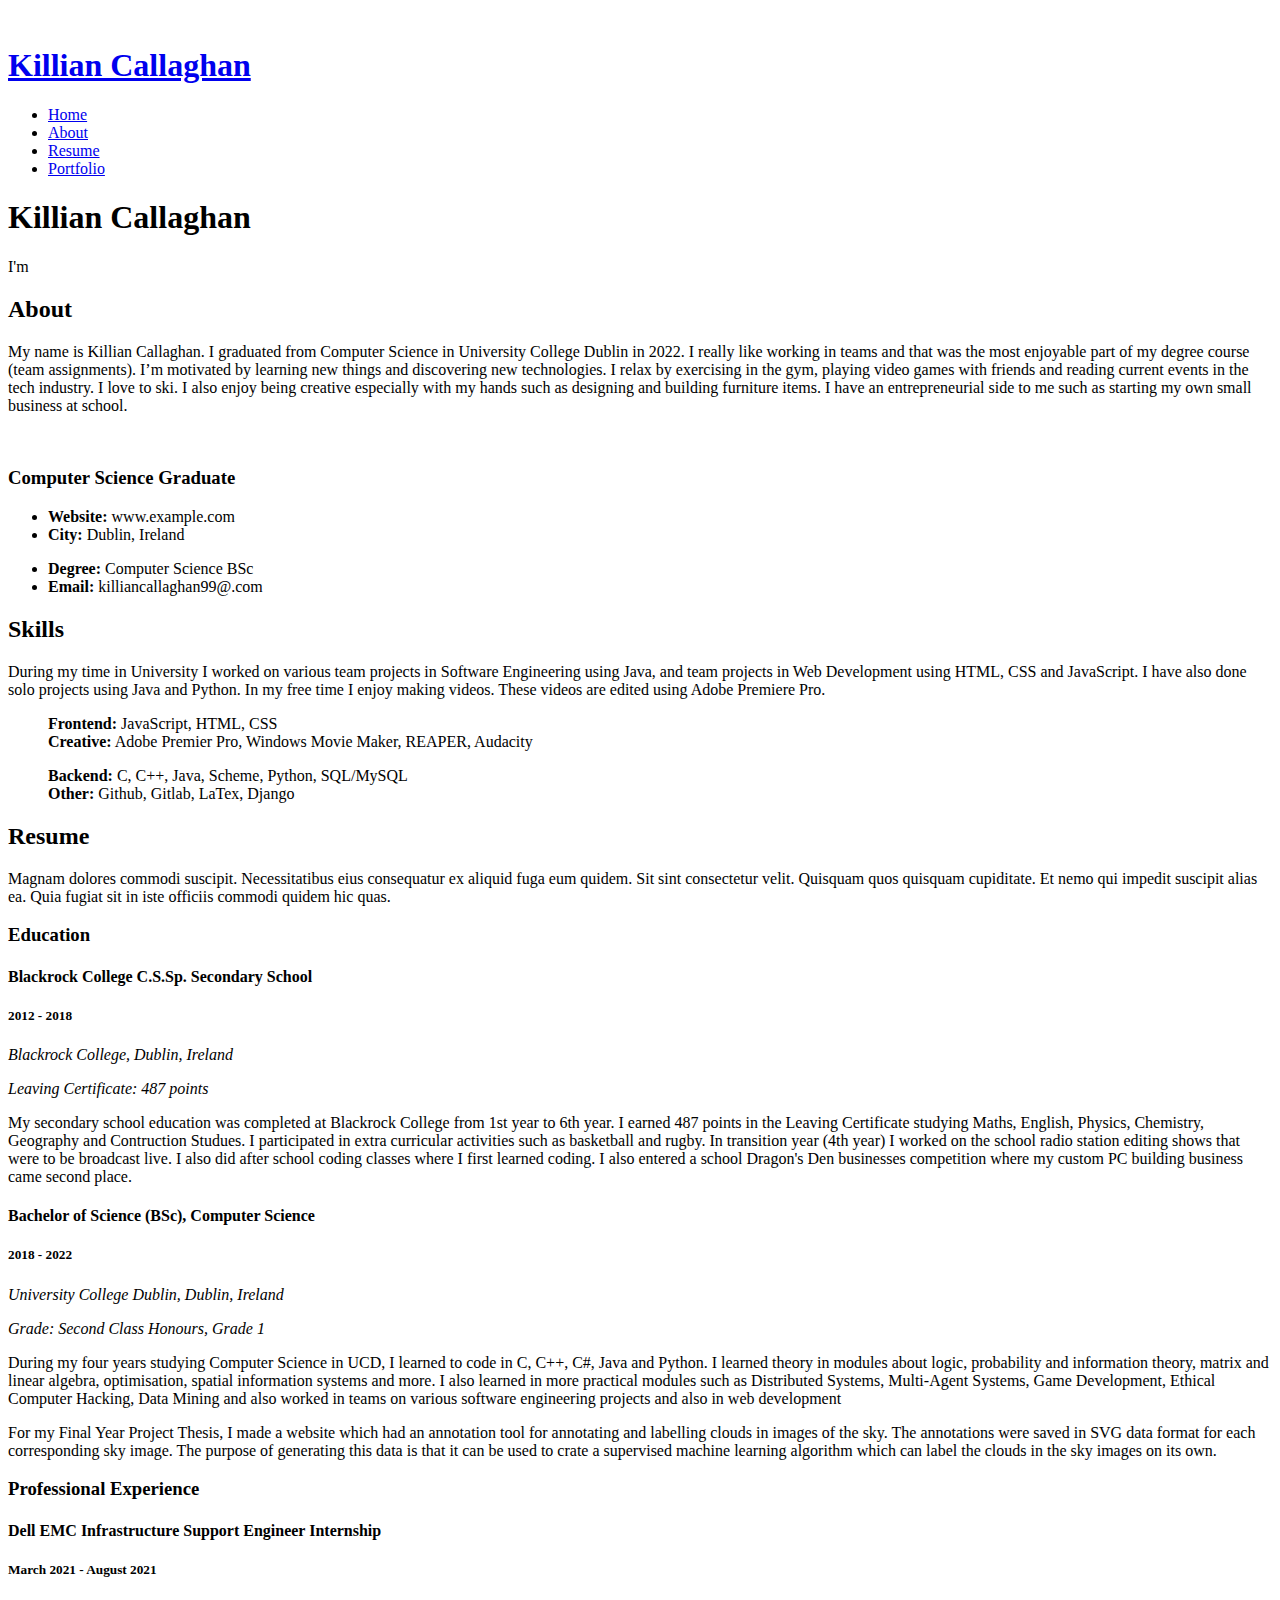
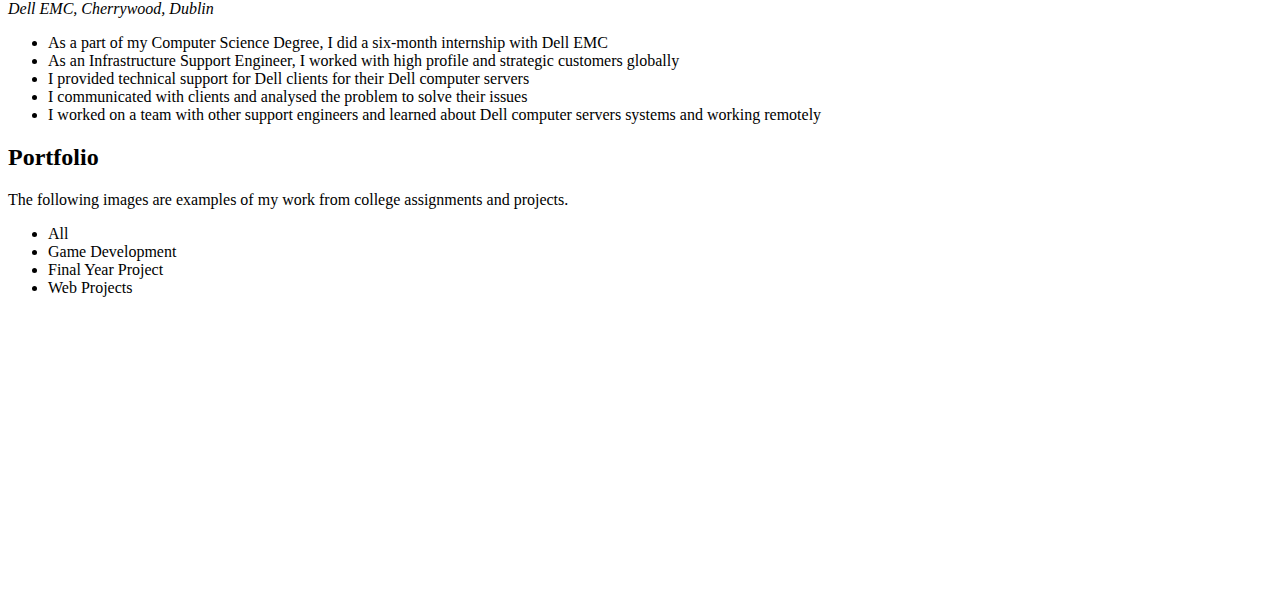
==== index.html @ 4458f2b3 "Add files via upload" ====
<!DOCTYPE html>
<html lang="en">

<head>
  <meta charset="utf-8">
  <meta content="width=device-width, initial-scale=1.0" name="viewport">

  <title>Killian Callaghan</title>
  <meta content="" name="description">
  <meta content="" name="keywords">

  <!-- Favicons
  <link href="assets/img/favicon.png" rel="icon">
  <link href="assets/img/apple-touch-icon.png" rel="apple-touch-icon">
  -->

  <!-- Google Fonts -->
  <link href="https://fonts.googleapis.com/css?family=Open+Sans:300,300i,400,400i,600,600i,700,700i|Raleway:300,300i,400,400i,500,500i,600,600i,700,700i|Poppins:300,300i,400,400i,500,500i,600,600i,700,700i" rel="stylesheet">

  <!-- Vendor CSS Files -->
  <link href="assets/vendor/aos/aos.css" rel="stylesheet">
  <link href="assets/vendor/bootstrap/css/bootstrap.min.css" rel="stylesheet">
  <link href="assets/vendor/bootstrap-icons/bootstrap-icons.css" rel="stylesheet">
  <link href="assets/vendor/boxicons/css/boxicons.min.css" rel="stylesheet">
  <link href="assets/vendor/glightbox/css/glightbox.min.css" rel="stylesheet">
  <link href="assets/vendor/swiper/swiper-bundle.min.css" rel="stylesheet">

  <!-- Template Main CSS File -->
  <link href="assets/css/style.css" rel="stylesheet">

  <!-- =======================================================
  * Template Name: iPortfolio - v3.8.1
  * Template URL: https://bootstrapmade.com/iportfolio-bootstrap-portfolio-websites-template/
  * Author: BootstrapMade.com
  * License: https://bootstrapmade.com/license/
  ======================================================== -->
</head>

<body>

  <!-- ======= Mobile nav toggle button ======= -->
  <i class="bi bi-list mobile-nav-toggle d-xl-none"></i>

  <!-- ======= Header ======= -->
  <header id="header">
    <div class="d-flex flex-column">

      <div class="profile">
        <img src="assets/img/profile-img.jpg" alt="" class="img-fluid rounded-circle">
        <h1 class="text-light"><a href="index.html">Killian Callaghan</a></h1>
        <div class="social-links mt-3 text-center">
          <a href="#" class="twitter"><i class="bx bxl-twitter"></i></a>
          <a href="#" class="facebook"><i class="bx bxl-facebook"></i></a>
          <a href="#" class="instagram"><i class="bx bxl-instagram"></i></a>
          <a href="#" class="google-plus"><i class="bx bxl-skype"></i></a>
          <a href="#" class="linkedin"><i class="bx bxl-linkedin"></i></a>
        </div>
      </div>

      <nav id="navbar" class="nav-menu navbar">
        <ul>
          <li><a href="#hero" class="nav-link scrollto active"><i class="bx bx-home"></i> <span>Home</span></a></li>
          <li><a href="#about" class="nav-link scrollto"><i class="bx bx-user"></i> <span>About</span></a></li>
          <li><a href="#resume" class="nav-link scrollto"><i class="bx bx-file-blank"></i> <span>Resume</span></a></li>
          <li><a href="#portfolio" class="nav-link scrollto"><i class="bx bx-book-content"></i> <span>Portfolio</span></a></li>
          <!--<li><a href="#services" class="nav-link scrollto"><i class="bx bx-server"></i> <span>Services</span></a></li>
          <li><a href="#contact" class="nav-link scrollto"><i class="bx bx-envelope"></i> <span>Contact</span></a></li> -->
        </ul>
      </nav><!-- .nav-menu -->
    </div>
  </header><!-- End Header -->

  <!-- ======= Hero Section ======= -->
  <section id="hero" class="d-flex flex-column justify-content-center align-items-center">
    <div class="hero-container" data-aos="fade-in">
      <h1>Killian Callaghan</h1>
      <p>I'm <span class="typed" data-typed-items="a Developer, a Software Engineer, a Video Editor, Eager to Learn"></span></p>
    </div>
  </section><!-- End Hero -->

  <main id="main">

    <!-- ======= About Section ======= -->
    <section id="about" class="about">
      <div class="container">

        <div class="section-title">
          <h2>About</h2>
          <p>My name is Killian Callaghan. I graduated from Computer Science in University College Dublin in 2022. I really like working in teams and that was the most enjoyable part of my degree course (team assignments). I’m motivated by learning new things and discovering new technologies. I relax by exercising in the gym, playing video games with friends and reading current events in the tech industry. I love to ski. I also enjoy being creative especially with my hands such as designing and building furniture items. I have an entrepreneurial side to me such as starting my own small business at school.</p>
        </div>

        <div class="row">
          <div class="col-lg-4" data-aos="fade-right">
            <img src="assets/img/profile-img.jpg" class="img-fluid" alt="">
          </div>
          <div class="col-lg-8 pt-4 pt-lg-0 content" data-aos="fade-left">
            <h3>Computer Science Graduate</h3>

            <p class="fst-italic">


            </p>
            <div class="row">
              <div class="col-lg-6">
                <ul>
                  <!-- <li><i class="bi bi-chevron-right"></i> <strong>Birthday:</strong> <span>1 May 1995</span></li> -->
                  <li><i class="bi bi-chevron-right"></i> <strong>Website:</strong> <span>www.example.com</span></li>
                  <!-- <li><i class="bi bi-chevron-right"></i> <strong>Phone:</strong> <span>+123 456 7890</span></li> -->
                  <li><i class="bi bi-chevron-right"></i> <strong>City:</strong> <span>Dublin, Ireland</span></li>
                </ul>
              </div>
              <div class="col-lg-6">
                <ul>
                  <!-- <li><i class="bi bi-chevron-right"></i> <strong>Age:</strong> <span>30</span></li> -->
                  <li><i class="bi bi-chevron-right"></i> <strong>Degree:</strong> <span>Computer Science BSc</span></li>
                  <li><i class="bi bi-chevron-right"></i> <strong>Email:</strong> <span>killiancallaghan99@.com</span></li>
                  <!-- <li><i class="bi bi-chevron-right"></i> <strong>Freelance:</strong> <span>Available</span></li> -->
                </ul>
              </div>
            </div>
            <!--
            <p>
              Officiis eligendi itaque labore et dolorum mollitia officiis optio vero. Quisquam sunt adipisci omnis et ut. Nulla accusantium dolor incidunt officia tempore. Et eius omnis.
              Cupiditate ut dicta maxime officiis quidem quia. Sed et consectetur qui quia repellendus itaque neque. Aliquid amet quidem ut quaerat cupiditate. Ab et eum qui repellendus omnis culpa magni laudantium dolores.
            </p>
            -->
          </div>
        </div>

      </div>
    </section><!-- End About Section -->

    <!-- ======= Facts Section ======= -->

    <!--
    <section id="facts" class="facts">
      <div class="container">

        <div class="section-title">
          <h2>Facts</h2>
          <p>Magnam dolores commodi suscipit. Necessitatibus eius consequatur ex aliquid fuga eum quidem. Sit sint consectetur velit. Quisquam quos quisquam cupiditate. Et nemo qui impedit suscipit alias ea. Quia fugiat sit in iste officiis commodi quidem hic quas.</p>
        </div>

        <div class="row no-gutters">

          <div class="col-lg-3 col-md-6 d-md-flex align-items-md-stretch" data-aos="fade-up">
            <div class="count-box">
              <i class="bi bi-emoji-smile"></i>
              <span data-purecounter-start="0" data-purecounter-end="232" data-purecounter-duration="1" class="purecounter"></span>
              <p><strong>Happy Clients</strong> consequuntur quae</p>
            </div>
          </div>

          <div class="col-lg-3 col-md-6 d-md-flex align-items-md-stretch" data-aos="fade-up" data-aos-delay="100">
            <div class="count-box">
              <i class="bi bi-journal-richtext"></i>
              <span data-purecounter-start="0" data-purecounter-end="521" data-purecounter-duration="1" class="purecounter"></span>
              <p><strong>Projects</strong> adipisci atque cum quia aut</p>
            </div>
          </div>

          <div class="col-lg-3 col-md-6 d-md-flex align-items-md-stretch" data-aos="fade-up" data-aos-delay="200">
            <div class="count-box">
              <i class="bi bi-headset"></i>
              <span data-purecounter-start="0" data-purecounter-end="1453" data-purecounter-duration="1" class="purecounter"></span>
              <p><strong>Hours Of Support</strong> aut commodi quaerat</p>
            </div>
          </div>

          <div class="col-lg-3 col-md-6 d-md-flex align-items-md-stretch" data-aos="fade-up" data-aos-delay="300">
            <div class="count-box">
              <i class="bi bi-people"></i>
              <span data-purecounter-start="0" data-purecounter-end="32" data-purecounter-duration="1" class="purecounter"></span>
              <p><strong>Hard Workers</strong> rerum asperiores dolor</p>
            </div>
          </div>

        </div>

      </div>
      -->
    </section><!-- End Facts Section -->

    <!-- ======= Skills Section ======= -->
    <section id="skills" class="skills section-bg">
      <div class="container">

        <div class="section-title">
          <h2>Skills</h2>
          <p>During my time in University I worked on various team projects in Software Engineering using Java, and team projects in Web Development using HTML, CSS and JavaScript. I have also done solo projects using Java and Python. In my free time I enjoy making videos. These videos are edited using Adobe Premiere Pro.</p>
        </div>

        <div class="row skills-content">

          <div class="col-lg-6" data-aos="fade-up">

            <div class="row">
              <div class="col-lg-6">
                <ul>
                  <li   style="list-style: none;"><i class="bi bi-chevron-right"></i> <strong>Frontend:</strong> <span>JavaScript, HTML, CSS</span></li>
                  <li style="list-style: none;"><i class="bi bi-chevron-right"></i> <strong>Creative:</strong> <span>Adobe Premier Pro, Windows Movie Maker, REAPER, Audacity</span></li>
                </ul>
              </div>
              <div class="col-lg-6">
                <ul>
                  <!-- <li><i class="bi bi-chevron-right"></i> <strong>Age:</strong> <span>30</span></li> -->
                  <li style="list-style: none;"><i class="bi bi-chevron-right"></i> <strong>Backend:</strong> <span>C, C++, Java, Scheme, Python, SQL/MySQL</span></li>
                  <li style="list-style: none;"><i class="bi bi-chevron-right"></i> <strong>Other:</strong> <span>Github, Gitlab, LaTex, Django</span></li>
                  <!-- <li><i class="bi bi-chevron-right"></i> <strong>Freelance:</strong> <span>Available</span></li> -->
                </ul>
              </div>
            </div>

          </div>

        </div>

      </div>
    </section><!-- End Skills Section -->

    <!-- ======= Resume Section ======= -->
    <section id="resume" class="resume">
      <div class="container">

        <div class="section-title">
          <h2>Resume</h2>
          <p>Magnam dolores commodi suscipit. Necessitatibus eius consequatur ex aliquid fuga eum quidem. Sit sint consectetur velit. Quisquam quos quisquam cupiditate. Et nemo qui impedit suscipit alias ea. Quia fugiat sit in iste officiis commodi quidem hic quas.</p>
        </div>

        <div class="row">


          <div class="col-lg-6" data-aos="fade-up">
            <!--
            <h3 class="resume-title">Sumary</h3>
            <div class="resume-item pb-0">
              <h4>Alex Smith</h4>
              <p><em>Innovative and deadline-driven Graphic Designer with 3+ years of experience designing and developing user-centered digital/print marketing material from initial concept to final, polished deliverable.</em></p>
              <ul>
                <li>Portland par 127,Orlando, FL</li>
                <li>(123) 456-7891</li>
                <li>alice.barkley@example.com</li>
              </ul>
              -->
            </div>

            <h3 class="resume-title">Education</h3>
            <div class="resume-item">
              <h4>Blackrock College C.S.Sp. Secondary School </h4>
              <h5>2012 - 2018</h5>
              <p><em>Blackrock College, Dublin, Ireland</em></p>
              <p><em>Leaving Certificate: 487 points</em></p>
              <p>My secondary school education was completed at Blackrock College from 1st year to 6th year.
                  I earned 487 points in the Leaving Certificate studying Maths, English, Physics, Chemistry, Geography and Contruction Studues.
                  I participated in extra curricular activities such as basketball and rugby. In transition year (4th year) I worked on the school radio station editing shows that were to be broadcast live.
                  I also did after school coding classes where I first learned coding. I also entered a school Dragon's Den businesses competition where my custom PC building business came second place.</p>
            </div>
            <div class="resume-item">
              <h4>Bachelor of Science (BSc), Computer Science</h4>
              <h5>2018 - 2022</h5>
              <p><em>University College Dublin, Dublin, Ireland</em></p>
              <p><em>Grade: Second Class Honours, Grade 1</em></p>

              <p>During my four years studying Computer Science in UCD, I learned to code in C, C++, C#, Java and Python.
                I learned theory in modules about logic, probability and information theory, matrix and linear algebra, optimisation, spatial information systems and more.
                I also learned in more practical modules such as Distributed Systems, Multi-Agent Systems, Game Development, Ethical Computer Hacking, Data Mining and also worked in teams on various software engineering projects and also in web development</p>

              <p>For my Final Year Project Thesis, I made a website which had an annotation tool for annotating and labelling clouds in images of the sky. The annotations were saved in SVG data format for each corresponding sky image.
                The purpose of generating this data is that it can be used to crate a supervised machine learning algorithm which can label the clouds in the sky images on its own.</p>
            </div>
          </div>
          <div class="col-lg-6" data-aos="fade-up" data-aos-delay="100">
            <h3 class="resume-title">Professional Experience</h3>
            <div class="resume-item">
              <h4>Dell EMC Infrastructure Support Engineer Internship</h4>
              <h5>March 2021 - August 2021</h5>
              <p><em>Dell EMC, Cherrywood, Dublin </em></p>
              <ul>
                <li>As a part of my Computer Science Degree, I did a six-month internship with Dell EMC</li>
                <li>As an Infrastructure Support Engineer, I worked with high profile and strategic customers globally</li>
                <li>I provided technical support for Dell clients for their Dell computer servers</li>
                <li>I communicated with clients and analysed the problem to solve their issues</li>
                <li>I worked on a team with other support engineers and learned about Dell computer servers systems and working remotely</li>
              </ul>
            </div>
            <!--
            <div class="resume-item">
              <h4>Graphic design specialist</h4>
              <h5>2017 - 2018</h5>
              <p><em>Stepping Stone Advertising, New York, NY</em></p>
              <ul>
                <li>Developed numerous marketing programs (logos, brochures,infographics, presentations, and advertisements).</li>
                <li>Managed up to 5 projects or tasks at a given time while under pressure</li>
                <li>Recommended and consulted with clients on the most appropriate graphic design</li>
                <li>Created 4+ design presentations and proposals a month for clients and account managers</li>
              </ul>
            </div>
          </div>
          -->
        </div>

      </div>
    </section><!-- End Resume Section -->

    <!-- ======= Portfolio Section ======= -->
    <section id="portfolio" class="portfolio section-bg">
      <div class="container">

        <div class="section-title">
          <h2>Portfolio</h2>
          <p>The following images are examples of my work from college assignments and projects.</p>
        </div>

        <div class="row" data-aos="fade-up">
          <div class="col-lg-12 d-flex justify-content-center">
            <ul id="portfolio-flters">
              <li data-filter="*" class="filter-active">All</li>
              <li data-filter=".filter-gamedev">Game Development</li>
              <li data-filter=".filter-fyp">Final Year Project</li>
              <li data-filter=".filter-web">Web Projects</li>
            </ul>
          </div>
        </div>

        <div class="row portfolio-container" data-aos="fade-up" data-aos-delay="100">

          <div class="col-lg-4 col-md-6 portfolio-item filter-fyp">
            <div class="portfolio-wrap">
              <img src="assets/img/portfolio/fyp1.png" class="img-fluid" alt="">
              <div class="portfolio-links">
                <a href="assets/img/portfolio/fyp1.png" data-gallery="portfolioGallery" class="portfolio-lightbox" title="Final Year Project Image Annotation Tool"><i class="bx bx-plus"></i></a>
                <a href="portfolio-details-fyp.html" title="More Details"><i class="bx bx-link"></i></a>
              </div>
            </div>
          </div>

          <div class="col-lg-4 col-md-6 portfolio-item filter-gamedev">
            <div class="portfolio-wrap">
              <img src="assets/img/portfolio/startScreen.png" class="img-fluid" alt="">
              <div class="portfolio-links">
                <a href="assets/img/portfolio/startScreen.png" data-gallery="portfolioGallery" class="portfolio-lightbox" title="Solid Metal Video Game"><i class="bx bx-plus"></i></a>
                <a href="portfolio-details-gamedev.html" title="More Details"><i class="bx bx-link"></i></a>
              </div>
            </div>
          </div>

          <div class="col-lg-4 col-md-6 portfolio-item filter-web">
            <div class="portfolio-wrap">
              <img src="assets/img/portfolio/RockOn1.png" class="img-fluid" alt="">
              <div class="portfolio-links">
                <a href="assets/img/portfolio/RockOn1.png" data-gallery="portfolioGallery" class="portfolio-lightbox" title="Pseudo Shop Website"><i class="bx bx-plus"></i></a>
                <a href="portfolio-details-rockon.html" title="More Details"><i class="bx bx-link"></i></a>
              </div>
            </div>
          </div>

          <div class="col-lg-4 col-md-6 portfolio-item filter-gamedev">
            <div class="portfolio-wrap">
              <img src="assets/img/portfolio/SolidMetal3.png" class="img-fluid" alt="">
              <div class="portfolio-links">
                <a href="assets/img/portfolio/SolidMetal3.png" data-gallery="portfolioGallery" class="portfolio-lightbox" title="Solid Metal Video Game"><i class="bx bx-plus"></i></a>
                <a href="portfolio-details-gamedev.html" title="More Details"><i class="bx bx-link"></i></a>
              </div>
            </div>
          </div>

          <div class="col-lg-4 col-md-6 portfolio-item filter-fyp">
            <div class="portfolio-wrap">
              <img src="assets/img/portfolio/fyp5.png" class="img-fluid" alt="">
              <div class="portfolio-links">
                <a href="assets/img/portfolio/fyp5.png" data-gallery="portfolioGallery" class="portfolio-lightbox" title="Final Year Project Image Annotation Tool"><i class="bx bx-plus"></i></a>
                <a href="portfolio-details-fyp.html" title="More Details"><i class="bx bx-link"></i></a>
              </div>
            </div>
          </div>

          <div class="col-lg-4 col-md-6 portfolio-item filter-web">
            <div class="portfolio-wrap">
              <img src="assets/img/portfolio/RockOn2.png" class="img-fluid" alt="">
              <div class="portfolio-links">
                <a href="assets/img/portfolio/RockOn2.pngo" data-gallery="portfolioGallery" class="portfolio-lightbox" title="Pseudo Shop Website Browsing Products"><i class="bx bx-plus"></i></a>
                <a href="portfolio-details-rockon.html" title="More Details"><i class="bx bx-link"></i></a>
              </div>
            </div>
          </div>

          <div class="col-lg-4 col-md-6 portfolio-item filter-gamedev">
            <div class="portfolio-wrap">
              <img src="assets/img/portfolio/SolidMetal4.png" class="img-fluid" alt="">
              <div class="portfolio-links">
                <a href="assets/img/portfolio/SolidMetal4.png" data-gallery="portfolioGallery" class="portfolio-lightbox" title="Solid Metal Video Game"><i class="bx bx-plus"></i></a>
                <a href="portfolio-details-gamedev.html" title="More Details"><i class="bx bx-link"></i></a>
              </div>
            </div>
          </div>

          <div class="col-lg-4 col-md-6 portfolio-item filter-fyp">
            <div class="portfolio-wrap">
              <img src="assets/img/portfolio/fyp2.png" class="img-fluid" alt="">
              <div class="portfolio-links">
                <a href="assets/img/portfolio/fyp2.png" data-gallery="portfolioGallery" class="portfolio-lightbox" title="Final Year Project Image Annotation Tool"><i class="bx bx-plus"></i></a>
                <a href="portfolio-details-fyp.html" title="More Details"><i class="bx bx-link"></i></a>
              </div>
            </div>
          </div>

          <div class="col-lg-4 col-md-6 portfolio-item filter-web">
            <div class="portfolio-wrap">
              <img src="assets/img/portfolio/RockOn3.png" class="img-fluid" alt="">
              <div class="portfolio-links">
                <a href="assets/img/portfolio/RockOn3.png" data-gallery="portfolioGallery" class="portfolio-lightbox" title="Pseudo Shop Website Product Page"><i class="bx bx-plus"></i></a>
                <a href="portfolio-details-rockon.html" title="More Details"><i class="bx bx-link"></i></a>
              </div>
            </div>
          </div>

          <div class="col-lg-4 col-md-6 portfolio-item filter-gamedev">
            <div class="portfolio-wrap">
              <img src="assets/img/portfolio/SolidMetal1.png" class="img-fluid" alt="">
              <div class="portfolio-links">
                <a href="assets/img/portfolio/SolidMetal1.png" data-gallery="portfolioGallery" class="portfolio-lightbox" title="Solid Metal Video Game"><i class="bx bx-plus"></i></a>
                <a href="portfolio-details-gamedev.html" title="More Details"><i class="bx bx-link"></i></a>
              </div>
            </div>
          </div>


          <div class="col-lg-4 col-md-6 portfolio-item filter-fyp">
            <div class="portfolio-wrap">
              <img src="assets/img/portfolio/fyp3.png" class="img-fluid" alt="">
              <div class="portfolio-links">
                <a href="assets/img/portfolio/fyp3.png" data-gallery="portfolioGallery" class="portfolio-lightbox" title="Final Year Project Django Website"><i class="bx bx-plus"></i></a>
                <a href="portfolio-details-fyp.html" title="More Details"><i class="bx bx-link"></i></a>
              </div>
            </div>
          </div>


          <div class="col-lg-4 col-md-6 portfolio-item filter-gamedev">
            <div class="portfolio-wrap">
              <img src="assets/img/portfolio/SolidMetal2.png" class="img-fluid" alt="">
              <div class="portfolio-links">
                <a href="assets/img/portfolio/SolidMetal2.png" data-gallery="portfolioGallery" class="portfolio-lightbox" title="Solid Metal Video Game"><i class="bx bx-plus"></i></a>
                <a href="portfolio-details-gamedev.html" title="More Details"><i class="bx bx-link"></i></a>
              </div>
            </div>
          </div>


          <div class="col-lg-4 col-md-6 portfolio-item filter-web">
            <div class="portfolio-wrap">
              <img src="assets/img/portfolio/RockOn4.png" class="img-fluid" alt="">
              <div class="portfolio-links">
                <a href="assets/img/portfolio/RockOn4.png" data-gallery="portfolioGallery" class="portfolio-lightbox" title="Pseudo Shop Website Shopping Cart Page"><i class="bx bx-plus"></i></a>
                <a href="portfolio-details-rockon.html" title="More Details"><i class="bx bx-link"></i></a>
              </div>
            </div>
          </div>




          <div class="col-lg-4 col-md-6 portfolio-item filter-fyp">
            <div class="portfolio-wrap">
              <img src="assets/img/portfolio/fyp4.png" class="img-fluid" alt="">
              <div class="portfolio-links">
                <a href="assets/img/portfolio/fyp4.png" data-gallery="portfolioGallery" class="portfolio-lightbox" title="Final Year Project Binary Map"><i class="bx bx-plus"></i></a>
                <a href="portfolio-details-fyp.html" title="More Details"><i class="bx bx-link"></i></a>
              </div>
            </div>
          </div>


          <div class="col-lg-4 col-md-6 portfolio-item filter-gamedev">
            <div class="portfolio-wrap">
              <img src="assets/img/portfolio/endScreen.png" class="img-fluid" alt="">
              <div class="portfolio-links">
                <a href="assets/img/portfolio/endScreen.png" data-gallery="portfolioGallery" class="portfolio-lightbox" title="Solid Metal Video Game"><i class="bx bx-plus"></i></a>
                <a href="portfolio-details-gamedev.html" title="More Details"><i class="bx bx-link"></i></a>
              </div>
            </div>
          </div>

        </div>

      </div>
    </section><!-- End Portfolio Section -->



    <!-- ======= Services Section ======= -->

    <!--
    <section id="services" class="services">
      <div class="container">

        <div class="section-title">
          <h2>Services</h2>
          <p>Magnam dolores commodi suscipit. Necessitatibus eius consequatur ex aliquid fuga eum quidem. Sit sint consectetur velit. Quisquam quos quisquam cupiditate. Et nemo qui impedit suscipit alias ea. Quia fugiat sit in iste officiis commodi quidem hic quas.</p>
        </div>

        <div class="row">
          <div class="col-lg-4 col-md-6 icon-box" data-aos="fade-up">
            <div class="icon"><i class="bi bi-briefcase"></i></div>
            <h4 class="title"><a href="">Lorem Ipsum</a></h4>
            <p class="description">Voluptatum deleniti atque corrupti quos dolores et quas molestias excepturi sint occaecati cupiditate non provident</p>
          </div>
          <div class="col-lg-4 col-md-6 icon-box" data-aos="fade-up" data-aos-delay="100">
            <div class="icon"><i class="bi bi-card-checklist"></i></div>
            <h4 class="title"><a href="">Dolor Sitema</a></h4>
            <p class="description">Minim veniam, quis nostrud exercitation ullamco laboris nisi ut aliquip ex ea commodo consequat tarad limino ata</p>
          </div>
          <div class="col-lg-4 col-md-6 icon-box" data-aos="fade-up" data-aos-delay="200">
            <div class="icon"><i class="bi bi-bar-chart"></i></div>
            <h4 class="title"><a href="">Sed ut perspiciatis</a></h4>
            <p class="description">Duis aute irure dolor in reprehenderit in voluptate velit esse cillum dolore eu fugiat nulla pariatur</p>
          </div>
          <div class="col-lg-4 col-md-6 icon-box" data-aos="fade-up" data-aos-delay="300">
            <div class="icon"><i class="bi bi-binoculars"></i></div>
            <h4 class="title"><a href="">Magni Dolores</a></h4>
            <p class="description">Excepteur sint occaecat cupidatat non proident, sunt in culpa qui officia deserunt mollit anim id est laborum</p>
          </div>
          <div class="col-lg-4 col-md-6 icon-box" data-aos="fade-up" data-aos-delay="400">
            <div class="icon"><i class="bi bi-brightness-high"></i></div>
            <h4 class="title"><a href="">Nemo Enim</a></h4>
            <p class="description">At vero eos et accusamus et iusto odio dignissimos ducimus qui blanditiis praesentium voluptatum deleniti atque</p>
          </div>
          <div class="col-lg-4 col-md-6 icon-box" data-aos="fade-up" data-aos-delay="500">
            <div class="icon"><i class="bi bi-calendar4-week"></i></div>
            <h4 class="title"><a href="">Eiusmod Tempor</a></h4>
            <p class="description">Et harum quidem rerum facilis est et expedita distinctio. Nam libero tempore, cum soluta nobis est eligendi</p>
          </div>
        </div>

      </div>
    </section>
    -->
    <!-- End Services Section -->

    <!-- ======= Testimonials Section ======= -->

    <!--
    <section id="testimonials" class="testimonials section-bg">
      <div class="container">

        <div class="section-title">
          <h2>Testimonials</h2>
          <p>Magnam dolores commodi suscipit. Necessitatibus eius consequatur ex aliquid fuga eum quidem. Sit sint consectetur velit. Quisquam quos quisquam cupiditate. Et nemo qui impedit suscipit alias ea. Quia fugiat sit in iste officiis commodi quidem hic quas.</p>
        </div>

        <div class="testimonials-slider swiper" data-aos="fade-up" data-aos-delay="100">
          <div class="swiper-wrapper">

            <div class="swiper-slide">
              <div class="testimonial-item" data-aos="fade-up">
                <p>
                  <i class="bx bxs-quote-alt-left quote-icon-left"></i>
                  Proin iaculis purus consequat sem cure digni ssim donec porttitora entum suscipit rhoncus. Accusantium quam, ultricies eget id, aliquam eget nibh et. Maecen aliquam, risus at semper.
                  <i class="bx bxs-quote-alt-right quote-icon-right"></i>
                </p>
                <img src="assets/img/testimonials/testimonials-1.jpg" class="testimonial-img" alt="">
                <h3>Saul Goodman</h3>
                <h4>Ceo &amp; Founder</h4>
              </div>
            </div>

           -->
            <!-- End testimonial item -->

    <!--
            <div class="swiper-slide">
              <div class="testimonial-item" data-aos="fade-up" data-aos-delay="100">
                <p>
                  <i class="bx bxs-quote-alt-left quote-icon-left"></i>
                  Export tempor illum tamen malis malis eram quae irure esse labore quem cillum quid cillum eram malis quorum velit fore eram velit sunt aliqua noster fugiat irure amet legam anim culpa.
                  <i class="bx bxs-quote-alt-right quote-icon-right"></i>
                </p>
                <img src="assets/img/testimonials/testimonials-2.jpg" class="testimonial-img" alt="">
                <h3>Sara Wilsson</h3>
                <h4>Designer</h4>
              </div>
            </div>

            -->
            <!-- End testimonial item -->


            <!--
            <div class="swiper-slide">
              <div class="testimonial-item" data-aos="fade-up" data-aos-delay="200">
                <p>
                  <i class="bx bxs-quote-alt-left quote-icon-left"></i>
                  Enim nisi quem export duis labore cillum quae magna enim sint quorum nulla quem veniam duis minim tempor labore quem eram duis noster aute amet eram fore quis sint minim.
                  <i class="bx bxs-quote-alt-right quote-icon-right"></i>
                </p>
                <img src="assets/img/testimonials/testimonials-3.jpg" class="testimonial-img" alt="">
                <h3>Jena Karlis</h3>
                <h4>Store Owner</h4>
              </div>
            </div>


            -->
            <!-- End testimonial item -->


      <!--
            <div class="swiper-slide">
              <div class="testimonial-item" data-aos="fade-up" data-aos-delay="300">
                <p>
                  <i class="bx bxs-quote-alt-left quote-icon-left"></i>
                  Fugiat enim eram quae cillum dolore dolor amet nulla culpa multos export minim fugiat minim velit minim dolor enim duis veniam ipsum anim magna sunt elit fore quem dolore labore illum veniam.
                  <i class="bx bxs-quote-alt-right quote-icon-right"></i>
                </p>
                <img src="assets/img/testimonials/testimonials-4.jpg" class="testimonial-img" alt="">
                <h3>Matt Brandon</h3>
                <h4>Freelancer</h4>
              </div>
            </div>
            -->
            <!-- End testimonial item -->


    <!--
        <div class="swiper-slide">
          <div class="testimonial-item" data-aos="fade-up" data-aos-delay="400">
            <p>
              <i class="bx bxs-quote-alt-left quote-icon-left"></i>
              Quis quorum aliqua sint quem legam fore sunt eram irure aliqua veniam tempor noster veniam enim culpa labore duis sunt culpa nulla illum cillum fugiat legam esse veniam culpa fore nisi cillum quid.
              <i class="bx bxs-quote-alt-right quote-icon-right"></i>
            </p>
            <img src="assets/img/testimonials/testimonials-5.jpg" class="testimonial-img" alt="">
            <h3>John Larson</h3>
            <h4>Entrepreneur</h4>
          </div>


          -->
        </div><!-- End testimonial item -->

          </div>
          <div class="swiper-pagination"></div>
        </div>

      </div>
    </section><!-- End Testimonials Section -->

    <!-- ======= Contact Section ======= -->

    <!--
    <section id="contact" class="contact">
      <div class="container">

        <div class="section-title">
          <h2>Contact</h2>
          <p>Magnam dolores commodi suscipit. Necessitatibus eius consequatur ex aliquid fuga eum quidem. Sit sint consectetur velit. Quisquam quos quisquam cupiditate. Et nemo qui impedit suscipit alias ea. Quia fugiat sit in iste officiis commodi quidem hic quas.</p>
        </div>

        <div class="row" data-aos="fade-in">

          <div class="col-lg-5 d-flex align-items-stretch">
            <div class="info">
              <div class="address">
                <i class="bi bi-geo-alt"></i>
                <h4>Location:</h4>
                <p>A108 Adam Street, New York, NY 535022</p>
              </div>

              <div class="email">
                <i class="bi bi-envelope"></i>
                <h4>Email:</h4>
                <p>info@example.com</p>
              </div>

              <div class="phone">
                <i class="bi bi-phone"></i>
                <h4>Call:</h4>
                <p>+1 5589 55488 55s</p>
              </div>

              <iframe src="https://www.google.com/maps/embed?pb=!1m14!1m8!1m3!1d12097.433213460943!2d-74.0062269!3d40.7101282!3m2!1i1024!2i768!4f13.1!3m3!1m2!1s0x0%3A0xb89d1fe6bc499443!2sDowntown+Conference+Center!5e0!3m2!1smk!2sbg!4v1539943755621" frameborder="0" style="border:0; width: 100%; height: 290px;" allowfullscreen></iframe>
            </div>

          </div>

          <div class="col-lg-7 mt-5 mt-lg-0 d-flex align-items-stretch">
            <form action="forms/contact.php" method="post" role="form" class="php-email-form">
              <div class="row">
                <div class="form-group col-md-6">
                  <label for="name">Your Name</label>
                  <input type="text" name="name" class="form-control" id="name" required>
                </div>
                <div class="form-group col-md-6">
                  <label for="name">Your Email</label>
                  <input type="email" class="form-control" name="email" id="email" required>
                </div>
              </div>
              <div class="form-group">
                <label for="name">Subject</label>
                <input type="text" class="form-control" name="subject" id="subject" required>
              </div>
              <div class="form-group">
                <label for="name">Message</label>
                <textarea class="form-control" name="message" rows="10" required></textarea>
              </div>
              <div class="my-3">
                <div class="loading">Loading</div>
                <div class="error-message"></div>
                <div class="sent-message">Your message has been sent. Thank you!</div>
              </div>
              <div class="text-center"><button type="submit">Send Message</button></div>
            </form>
          </div>

        </div>

      </div>
    </section>
    -->
    <!-- End Contact Section -->

  </main><!-- End #main -->

  <!-- ======= Footer ======= -->
  <footer id="footer">
    <div class="container">
      <div class="copyright">
        <strong><span></span></strong>
      </div>

      </div>
    </div>
  </footer><!-- End  Footer -->

  <a href="#" class="back-to-top d-flex align-items-center justify-content-center"><i class="bi bi-arrow-up-short"></i></a>

  <!-- Vendor JS Files -->
  <script src="assets/vendor/purecounter/purecounter_vanilla.js"></script>
  <script src="assets/vendor/aos/aos.js"></script>
  <script src="assets/vendor/bootstrap/js/bootstrap.bundle.min.js"></script>
  <script src="assets/vendor/glightbox/js/glightbox.min.js"></script>
  <script src="assets/vendor/isotope-layout/isotope.pkgd.min.js"></script>
  <script src="assets/vendor/swiper/swiper-bundle.min.js"></script>
  <script src="assets/vendor/typed.js/typed.min.js"></script>
  <script src="assets/vendor/waypoints/noframework.waypoints.js"></script>
  <script src="assets/vendor/php-email-form/validate.js"></script>

  <!-- Template Main JS File -->
  <script src="assets/js/main.js"></script>

</body>

</html>
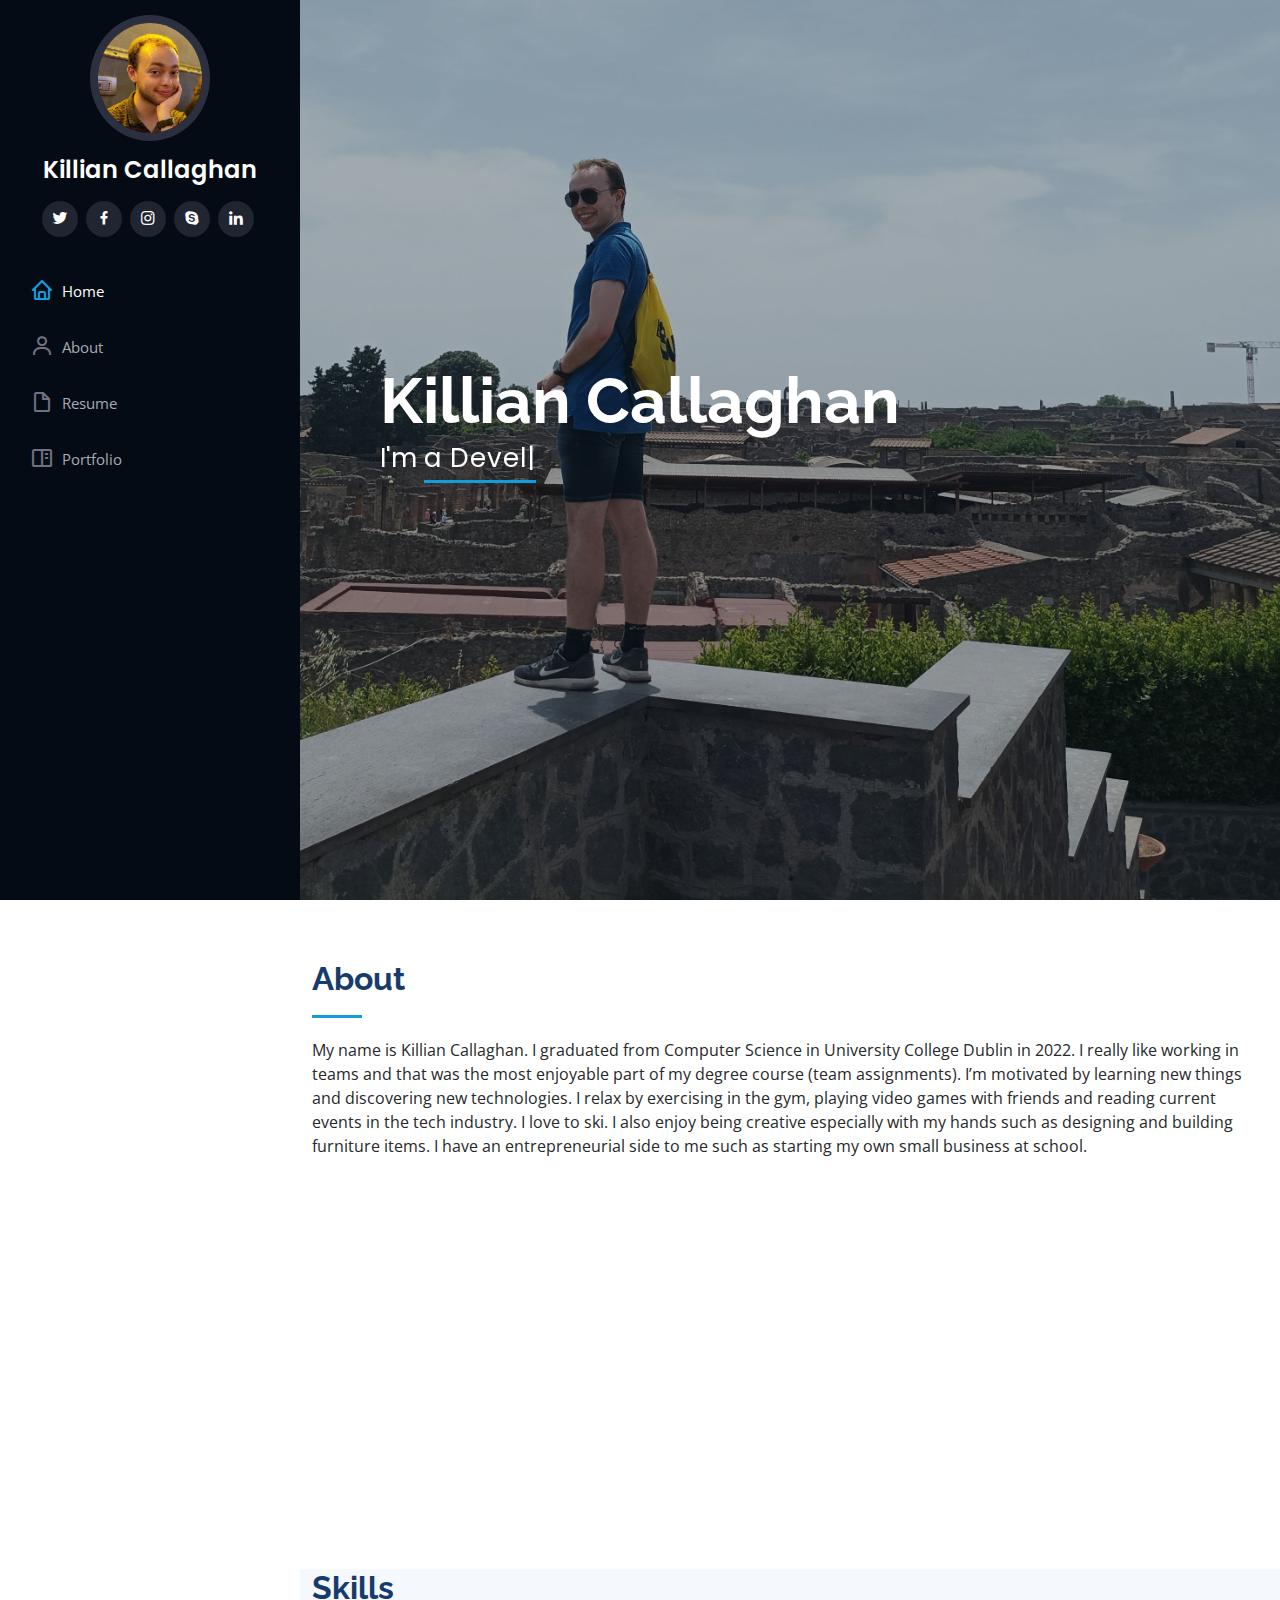
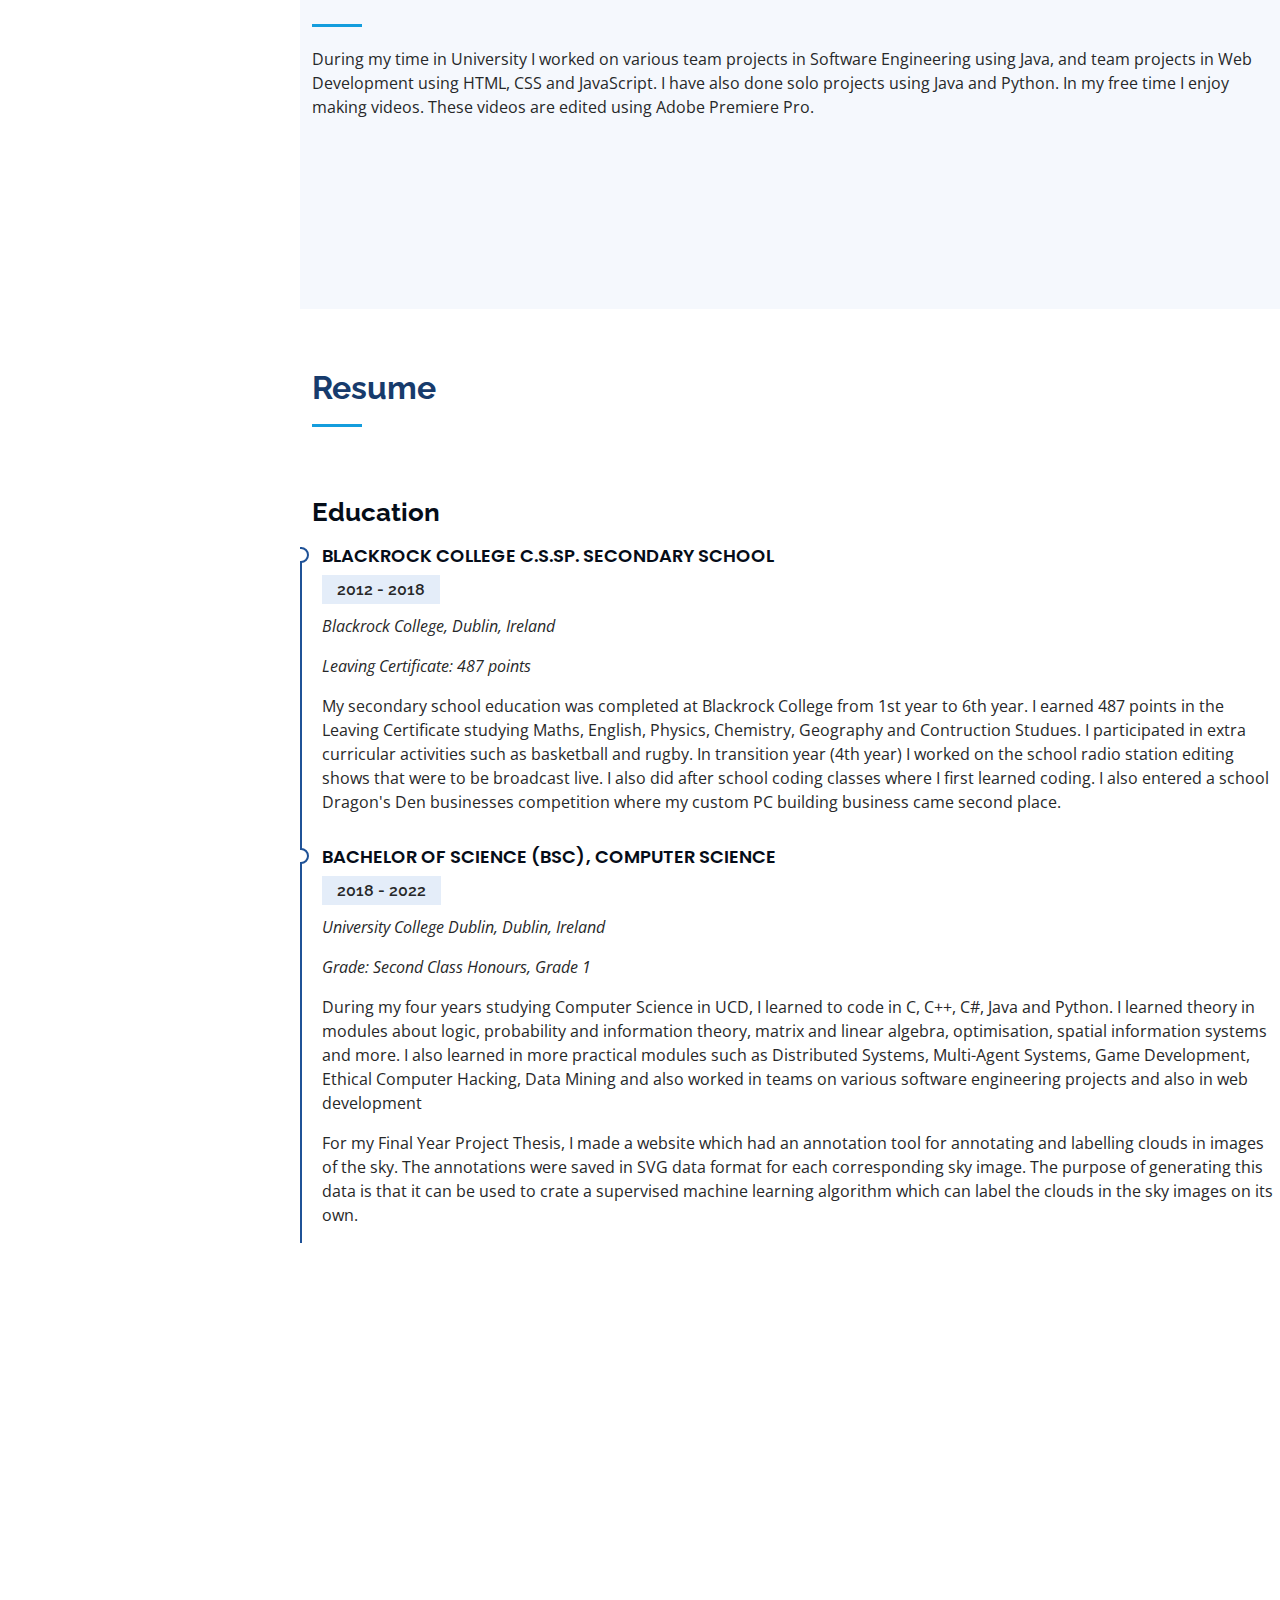
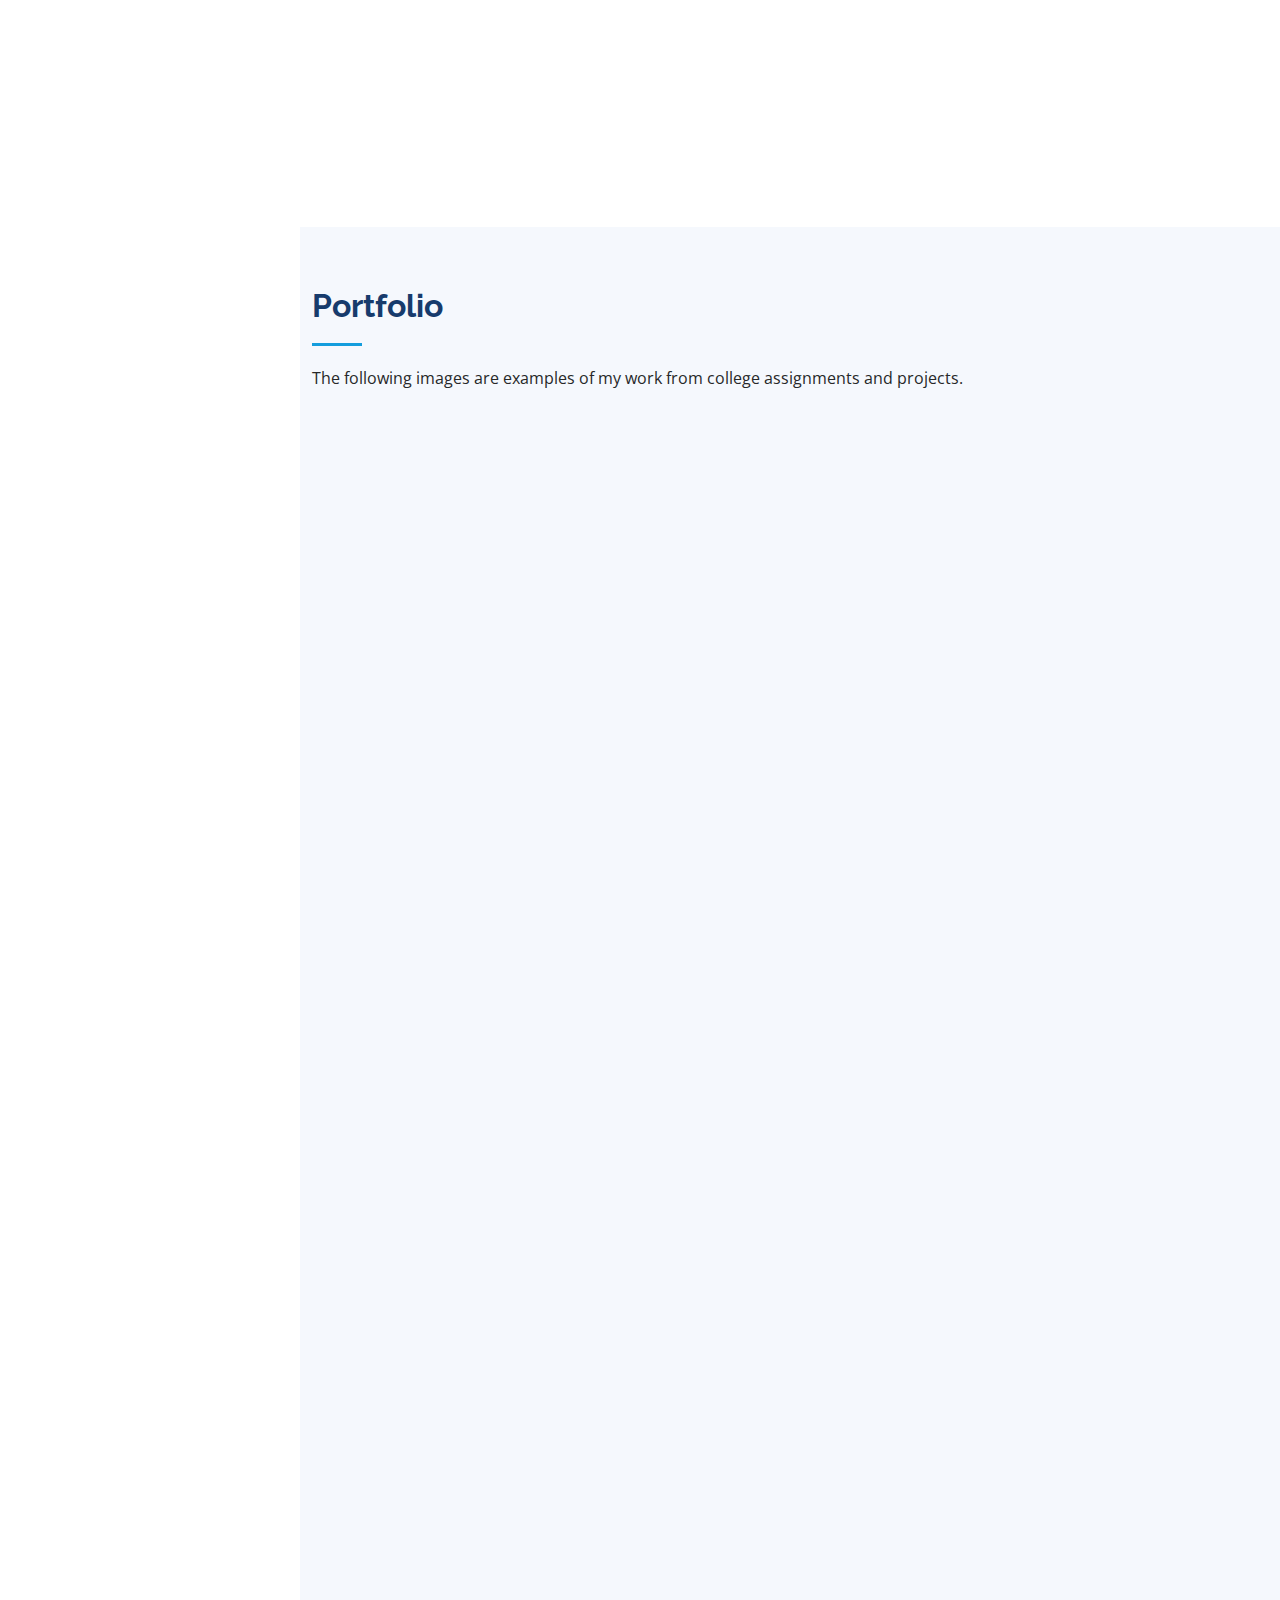
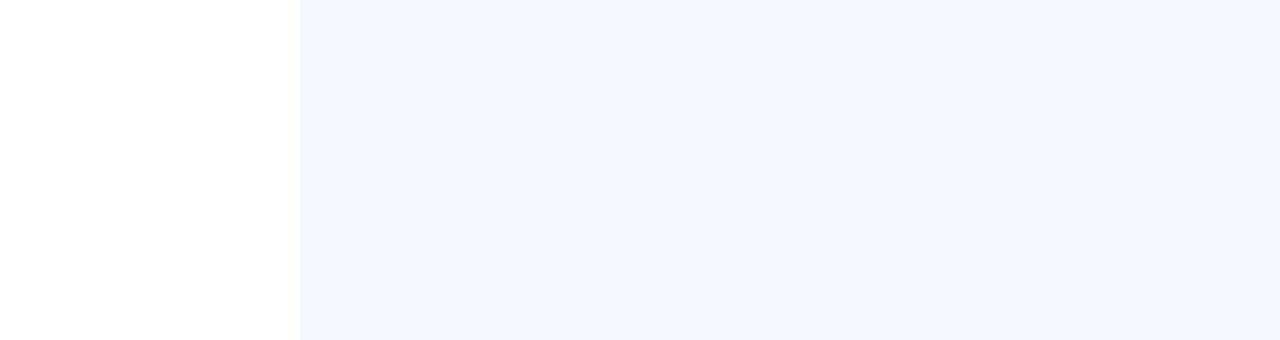
==== commit 22f15160: "fixed email address" ====
--- a/index.html
+++ b/index.html
@@ -113,7 +113,7 @@
                 <ul>
                   <!-- <li><i class="bi bi-chevron-right"></i> <strong>Age:</strong> <span>30</span></li> -->
                   <li><i class="bi bi-chevron-right"></i> <strong>Degree:</strong> <span>Computer Science BSc</span></li>
-                  <li><i class="bi bi-chevron-right"></i> <strong>Email:</strong> <span>killiancallaghan99@.com</span></li>
+                  <li><i class="bi bi-chevron-right"></i> <strong>Email:</strong> <span>killiancallaghan99@gmail.com</span></li>
                   <!-- <li><i class="bi bi-chevron-right"></i> <strong>Freelance:</strong> <span>Available</span></li> -->
                 </ul>
               </div>
@@ -224,7 +224,6 @@
 
         <div class="section-title">
           <h2>Resume</h2>
-          <p>Magnam dolores commodi suscipit. Necessitatibus eius consequatur ex aliquid fuga eum quidem. Sit sint consectetur velit. Quisquam quos quisquam cupiditate. Et nemo qui impedit suscipit alias ea. Quia fugiat sit in iste officiis commodi quidem hic quas.</p>
         </div>
 
         <div class="row">
@@ -750,4 +749,4 @@
 
 </body>
 
-</html>+</html>
